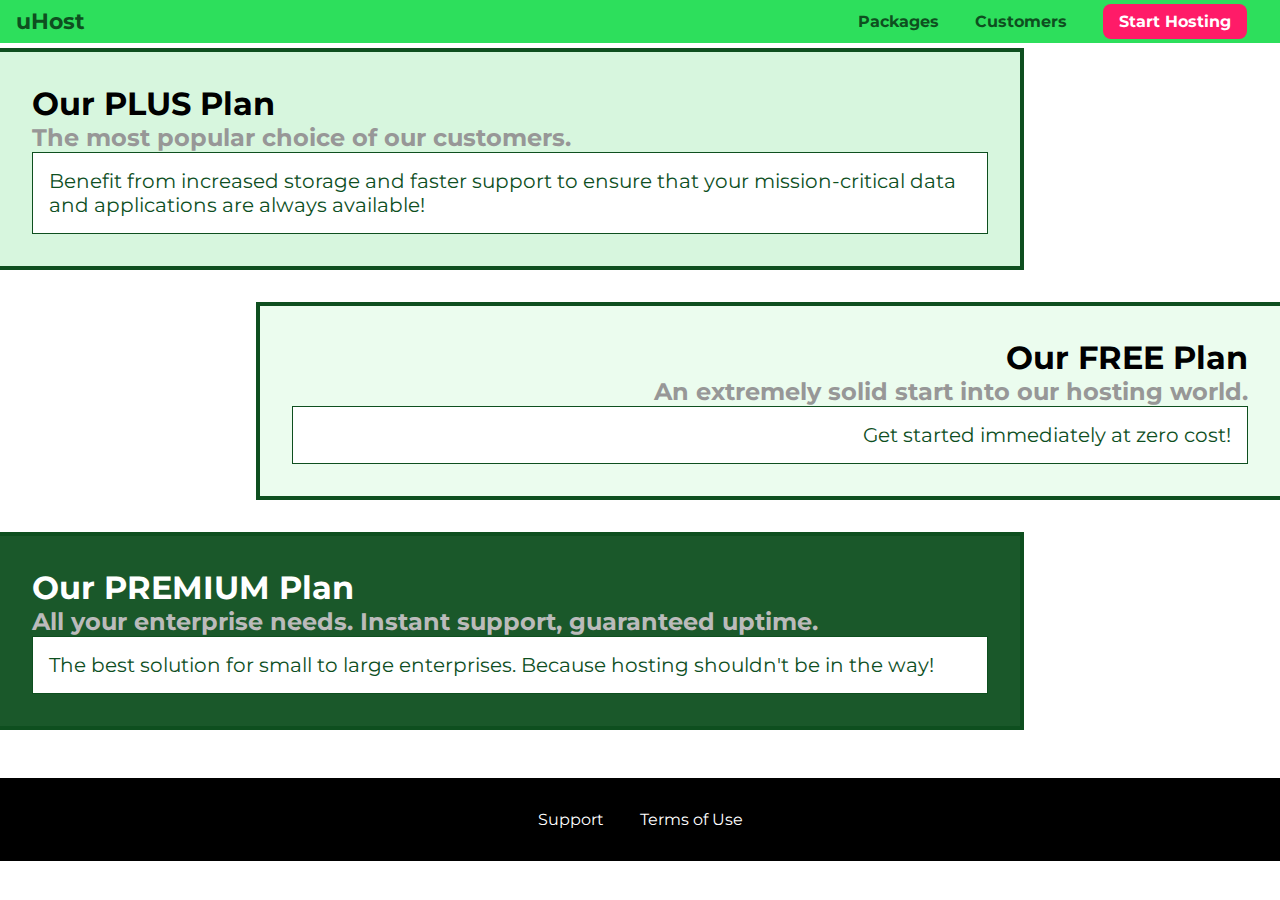
==== 04-using-position-to-add-background-image/packages/index.html @ fe4e1e06 "04-using-position-to-add-background-image init" ====
<!DOCTYPE html>
<html lang="en">

<head>
    <meta charset="UTF-8">
    <meta http-equiv="X-UA-Compatible" content="ie=edge">
    <title>uHost</title>
    <link rel="shortcut icon" href="favicon.png">
    <link href="https://fonts.googleapis.com/css?family=Anton" rel="stylesheet">
    <link href="https://fonts.googleapis.com/css?family=Montserrat:400,700" rel="stylesheet">
    <link rel="stylesheet" href="../layout.css">
    <link rel="stylesheet" href="./packages.css">
</head>

<body>
    <header class="main-header">
        <div>
            <a href="index.html" class="main-header__brand">
                uHost
            </a>
        </div>
        <nav class="main-nav">
            <ul class="main-nav__items">
                <li class="main-nav__item">
                    <a href="./packages/index.html">Packages</a>
                </li>
                <li class="main-nav__item">
                    <a href="customers/index.html">Customers</a>
                </li>
                <li class="main-nav__item main-nav__item--cta">
                    <a href="start-hosting/index.html">Start Hosting</a>
                </li>
            </ul>
        </nav>
    </header>
    <main>
        <section class="package package--plus">
            <a href="#">
                <h1 class="package__title">Our PLUS Plan</h1>
                <h2 class="package__subtitle">The most popular choice of our customers.</h2>
                <p class="package__info">Benefit from increased storage and faster support to ensure that your mission-critical data and applications
                    are always available!</p>
            </a>
        </section>
        <section class="package package--free">
            <a href="#">
                <h1 class="package__title">Our FREE Plan</h1>
                <h2 class="package__subtitle">An extremely solid start into our hosting world.</h2>
                <p class="package__info">Get started immediately at zero cost!</p>
            </a>
        </section>
        <div class="fix--free"></div>
        <section class="package package--premium">
            <a href="#">
                <h1 class="package__title">Our PREMIUM Plan</h1>
                <h2 class="package__subtitle">All your enterprise needs. Instant support, guaranteed uptime. </h2>
                <p class="package__info">The best solution for small to large enterprises. Because hosting shouldn't be in the way!</p>
            </a>
        </section>
    </main>
    <footer class="main-footer">
        <nav>
            <ul class="main-footer__links">
                <li class="main-footer__link">
                    <a href="#">Support</a>
                </li>
                <li class="main-footer__link">
                    <a href="#">Terms of Use</a>
                </li>
            </ul>
        </nav>
    </footer>
</body>

</html>
---- 04-using-position-to-add-background-image/layout.css ----
* {
    box-sizing: border-box;
    outline: none;
    margin: 0;
    padding: 0;
}

body {
    font-family: 'Montserrat', sans-serif;
    margin: 0;
}

/* ========================================= */

.main-header {
    width: 100%;
    position: fixed;
    top: 0;
    left: 0;
    background: #2ddf5c;
    padding: 8px 16px;
}

.main-header > div {
    display: inline-block;
    vertical-align: middle;
}

.main-header__brand {
    color: #0e4f1f;
    text-decoration: none;
    font-weight: bold;
    font-size: 22px;
}

.main-nav {
    display: inline-block;
    text-align: right;
    width: calc(100% - 74px);
    vertical-align: middle;
}

.main-nav__items {
    margin: 0;
    padding: 0;
    list-style: none;
}

.main-nav__item {
    display: inline-block;
    margin: 0 16px;
}

.main-nav__item a {
    text-decoration: none;
    color: #0e4f1f;
    font-weight: bold;
    padding: 3px 0;
}

.main-nav__item a:hover,
.main-nav__item a:active {
    color: white;
    border-bottom: 5px solid white;
}

.main-nav__item--cta a {
    color: white;
    background: #ff1b68;
    padding: 8px 16px;
    border-radius: 8px;
}

.main-nav__item--cta a:hover,
.main-nav__item--cta a:active {
    color: #ff1b68;
    background: white;
    border: none;
}

/* ========== footer =========== */

.main-footer {
    background-color: #000;
    padding: 32px;
    margin-top: 48px;
}

.main-footer__links {
    list-style: none;
    margin: 0;
    padding: 0;
    text-align: center;
}

.main-footer__link {
    display: inline-block;
    margin: 0 16px;
}

.main-footer__link a {
    color: white;
    text-decoration: none;
}

.main-footer__link a:is(:hover, :active) {
    color: #ccc;
}
---- 04-using-position-to-add-background-image/packages/packages.css ----
main {
    padding-top: 32px;
}

.package {
    width: 80%;
    margin: 16px 0;
    border: 4px solid #0e4f1f;
    border-left: none;
}

.package:is(:hover, :active) {
    box-shadow: 2px 2px 4px rgba(0, 0, 0, 0.5);
    border-color: #ff5454;
}

.package a {
    text-decoration: none;
    color: inherit;
    display: block;
    padding: 32px;
}

.package__subtitle {
    color: #979797;
}

.package__info {
    background: #fff;
    padding: 16px;
    border: 1px solid #0e4f1f;
    font-size: 20px;
    color: #0e4f1f;
}

.package--plus {
    background: rgba(213, 245, 220, 0.95);
}

.package--free {
    background: rgba(234, 252, 237, 0.95);
    float: right;
    border-left: 4px solid #0e4f1f;
    border-right: none;
    text-align: right;
}

.fix--free {
    clear: right;
}

.package--premium {
    background: rgba(14, 79, 31, 0.95);
}

.package--premium .package__title {
    color: #fff;
}

.package--premium .package__subtitle {
    color: #bbb;
}
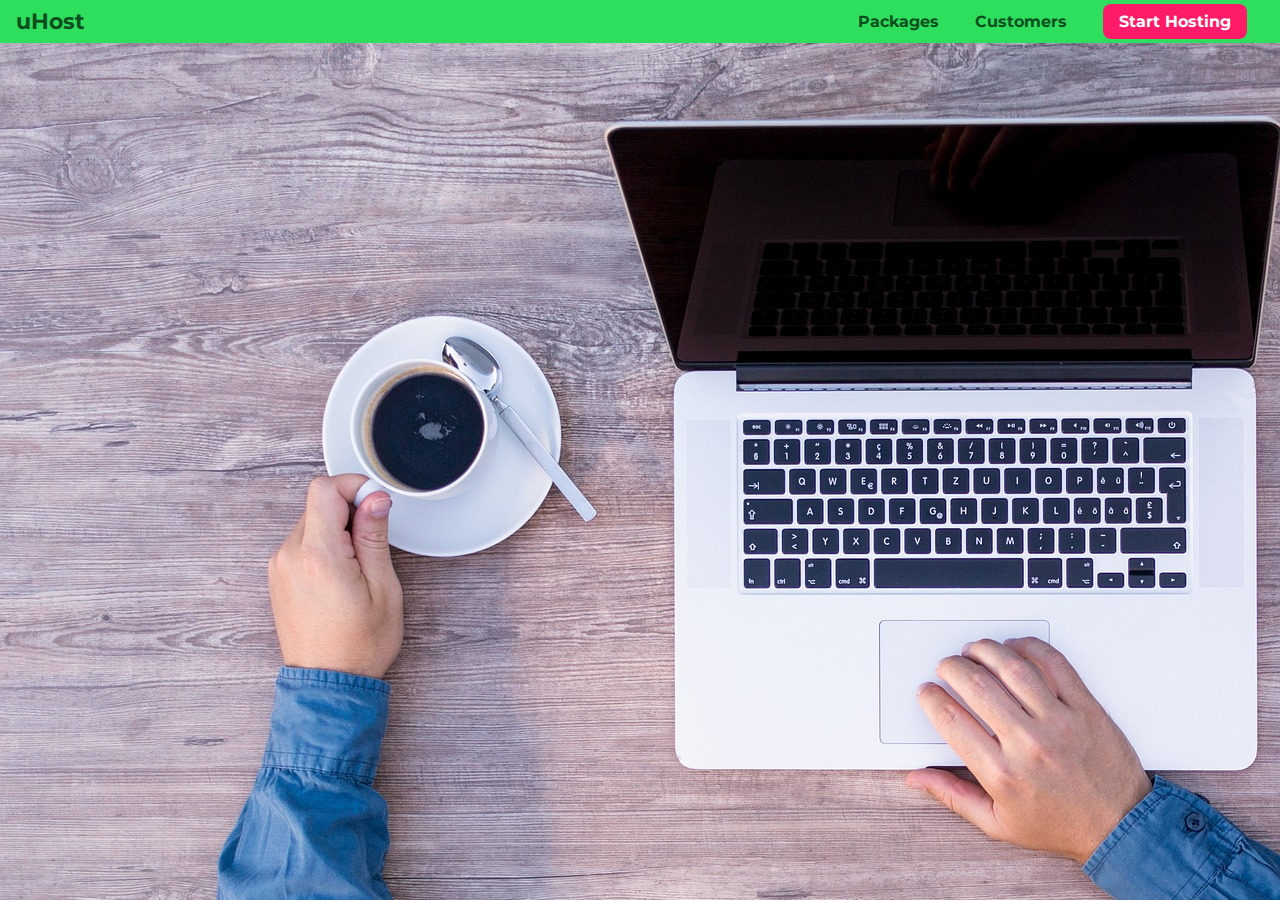
==== commit 023ac244: "04-using-position-to-add-background-image readme.md" ====
--- a/04-using-position-to-add-background-image/packages/index.html
+++ b/04-using-position-to-add-background-image/packages/index.html
@@ -13,6 +13,7 @@
 </head>
 
 <body>
+    <div class="background"></div>
     <header class="main-header">
         <div>
             <a href="index.html" class="main-header__brand">
--- a/04-using-position-to-add-background-image/packages/packages.css
+++ b/04-using-position-to-add-background-image/packages/packages.css
@@ -1,3 +1,12 @@
+.background {
+    background: url('../images/plans-background.jpg');
+    position: fixed;
+    top: 0;
+    left:0;
+    height: 100%;
+    width: 100%;
+}
+
 main {
     padding-top: 32px;
 }
